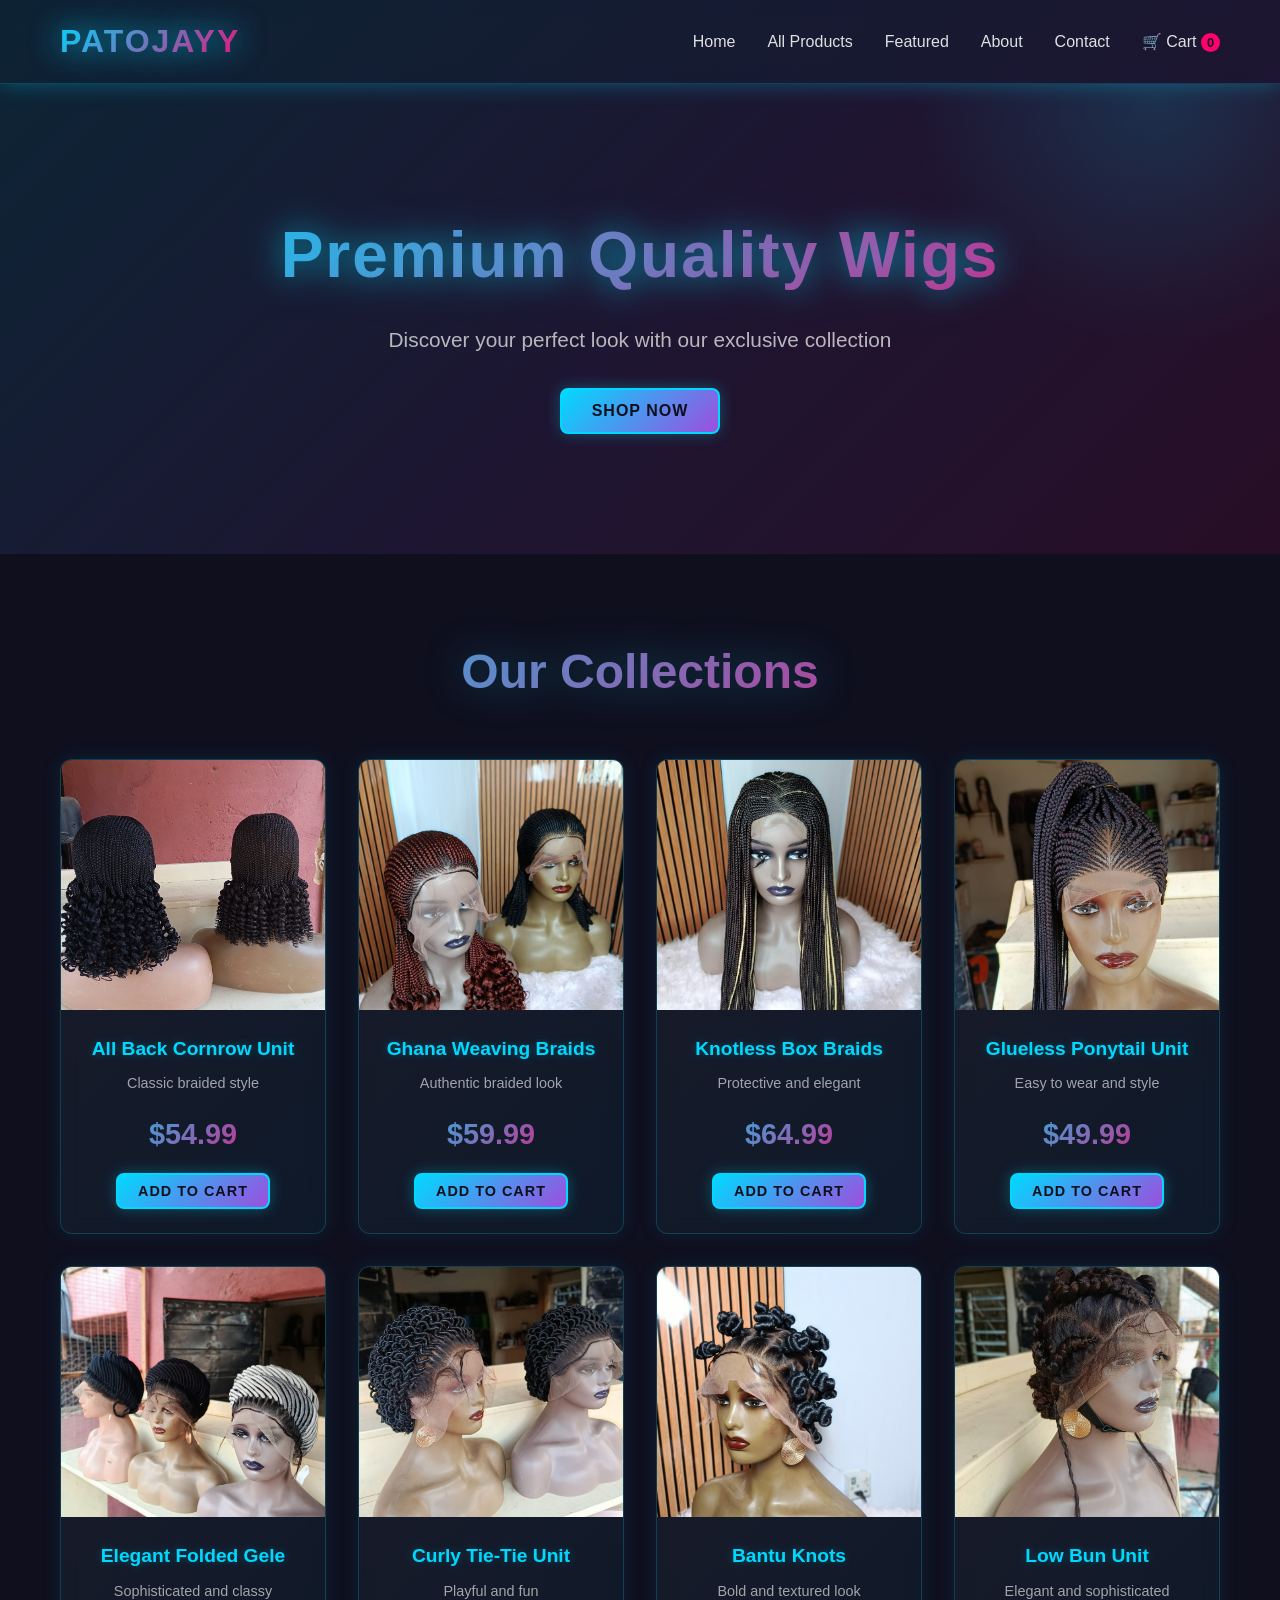
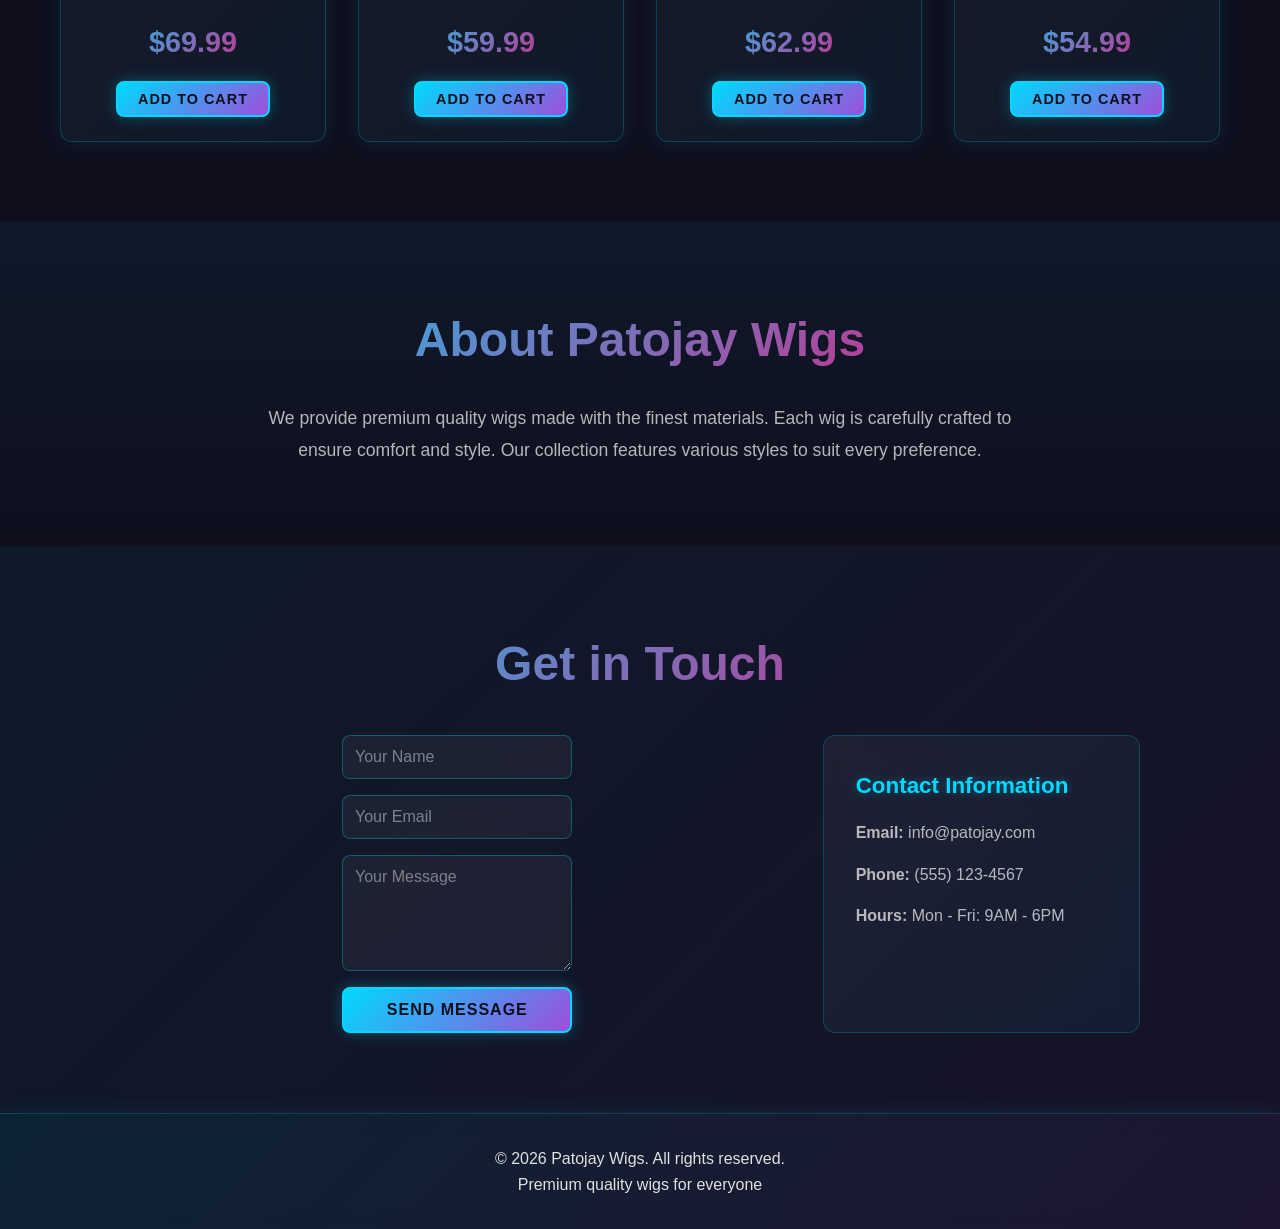
==== index.html @ d813d89c "initial commit" ====
<!DOCTYPE html>
<html lang="en">
<head>
    <meta charset="UTF-8">
    <meta name="viewport" content="width=device-width, initial-scale=1.0">
    <title>Patojay Wigs - Premium Quality Wigs</title>
    <link rel="stylesheet" href="css/style.css">
</head>
<body>
    <!-- Navigation -->
    <nav class="navbar">
        <div class="container">
            <div class="logo">PATOJAYY</div>
            <button class="hamburger" id="hamburger" title="Toggle navigation menu" aria-label="Toggle navigation menu" aria-expanded="false">
                <span></span>
                <span></span>
                <span></span>
            </button>
            <ul class="nav-menu" id="navMenu">
                <li><a href="#home">Home</a></li>
                <li><a href="products.html">All Products</a></li>
                <li><a href="#products">Featured</a></li>
                <li><a href="#about">About</a></li>
                <li><a href="#contact">Contact</a></li>
                <li class="cart-link"><a href="#cart">🛒 Cart <span class="cart-count">0</span></a></li>
            </ul>
        </div>
    </nav>

    <!-- Hero Section -->
    <section id="home" class="hero">
        <div class="container">
            <div class="hero-content">
                <h1>Premium Quality Wigs</h1>
                <p>Discover your perfect look with our exclusive collection</p>
                <button class="btn">Shop Now</button>
            </div>
        </div>
    </section>

    <!-- Products Section -->
    <section id="products" class="products">
        <div class="container">
            <h2>Our Collections</h2>
            <div class="product-grid">
                <!-- Product Card 1 -->
                <div class="product-card">
                    <div class="product-image">
                        <img src="images/all-back-cornrow-unit-cur-selar.com-681b52ddd21a8.jpeg" alt="All Back Cornrow Unit">
                    </div>
                    <div class="product-info">
                        <h3>All Back Cornrow Unit</h3>
                        <p>Classic braided style</p>
                        <span class="price">$54.99</span>
                        <button class="btn-small add-to-cart" data-product="All Back Cornrow Unit" data-price="54.99">Add to Cart</button>
                    </div>
                </div>

                <!-- Product Card 2 -->
                <div class="product-card">
                    <div class="product-image">
                        <img src="images/ghana-weaving-braided-wig-selar.com-68a72f728babf.jpg" alt="Ghana Weaving Braided">
                    </div>
                    <div class="product-info">
                        <h3>Ghana Weaving Braids</h3>
                        <p>Authentic braided look</p>
                        <span class="price">$59.99</span>
                        <button class="btn-small add-to-cart" data-product="Ghana Weaving Braids" data-price="59.99">Add to Cart</button>
                    </div>
                </div>

                <!-- Product Card 3 -->
                <div class="product-card">
                    <div class="product-image">
                        <img src="images/knotless-box-braids-wig-selar.com-68a72e6c853c2.jpg" alt="Knotless Box Braids">
                    </div>
                    <div class="product-info">
                        <h3>Knotless Box Braids</h3>
                        <p>Protective and elegant</p>
                        <span class="price">$64.99</span>
                        <button class="btn-small add-to-cart" data-product="Knotless Box Braids" data-price="64.99">Add to Cart</button>
                    </div>
                </div>

                <!-- Product Card 4 -->
                <div class="product-card">
                    <div class="product-image">
                        <img src="images/glueless-ponytail-unit-selar.com-681b3a6c0e408.jpeg" alt="Glueless Ponytail">
                    </div>
                    <div class="product-info">
                        <h3>Glueless Ponytail Unit</h3>
                        <p>Easy to wear and style</p>
                        <span class="price">$49.99</span>
                        <button class="btn-small add-to-cart" data-product="Glueless Ponytail Unit" data-price="49.99">Add to Cart</button>
                    </div>
                </div>

                <!-- Product Card 5 -->
                <div class="product-card">
                    <div class="product-image">
                        <img src="images/elegant-folded-gele-unit--selar.com-680a23dbee9fd.jpeg" alt="Elegant Folded Gele">
                    </div>
                    <div class="product-info">
                        <h3>Elegant Folded Gele</h3>
                        <p>Sophisticated and classy</p>
                        <span class="price">$69.99</span>
                        <button class="btn-small add-to-cart" data-product="Elegant Folded Gele" data-price="69.99">Add to Cart</button>
                    </div>
                </div>

                <!-- Product Card 6 -->
                <div class="product-card">
                    <div class="product-image">
                        <img src="images/curly-tie-tie-unit-playfu-selar.com-680a22dda69bf.jpeg" alt="Curly Tie-Tie Unit">
                    </div>
                    <div class="product-info">
                        <h3>Curly Tie-Tie Unit</h3>
                        <p>Playful and fun</p>
                        <span class="price">$59.99</span>
                        <button class="btn-small add-to-cart" data-product="Curly Tie-Tie Unit" data-price="59.99">Add to Cart</button>
                    </div>
                </div>

                <!-- Product Card 7 -->
                <div class="product-card">
                    <div class="product-image">
                        <img src="images/bantu-knots-selar.com-68a7331644979.jpg" alt="Bantu Knots">
                    </div>
                    <div class="product-info">
                        <h3>Bantu Knots</h3>
                        <p>Bold and textured look</p>
                        <span class="price">$62.99</span>
                        <button class="btn-small add-to-cart" data-product="Bantu Knots" data-price="62.99">Add to Cart</button>
                    </div>
                </div>

                <!-- Product Card 8 -->
                <div class="product-card">
                    <div class="product-image">
                        <img src="images/low-bun-unit-elegant-and--selar.com-680a16389db6d.jpeg" alt="Low Bun Unit">
                    </div>
                    <div class="product-info">
                        <h3>Low Bun Unit</h3>
                        <p>Elegant and sophisticated</p>
                        <span class="price">$54.99</span>
                        <button class="btn-small add-to-cart" data-product="Low Bun Unit" data-price="54.99">Add to Cart</button>
                    </div>
                </div>
            </div>
        </div>
    </section>

    <!-- About Section -->
    <section id="about" class="about">
        <div class="container">
            <h2>About Patojay Wigs</h2>
            <p>We provide premium quality wigs made with the finest materials. Each wig is carefully crafted to ensure comfort and style. Our collection features various styles to suit every preference.</p>
        </div>
    </section>

    <!-- Contact Section -->
    <section id="contact" class="contact">
        <div class="container">
            <h2>Get in Touch</h2>
            <div class="contact-content">
                <form class="contact-form">
                    <input type="text" placeholder="Your Name" required>
                    <input type="email" placeholder="Your Email" required>
                    <textarea placeholder="Your Message" rows="5" required></textarea>
                    <button type="submit" class="btn">Send Message</button>
                </form>
                <div class="contact-info">
                    <h3>Contact Information</h3>
                    <p><strong>Email:</strong> info@patojay.com</p>
                    <p><strong>Phone:</strong> (555) 123-4567</p>
                    <p><strong>Hours:</strong> Mon - Fri: 9AM - 6PM</p>
                </div>
            </div>
        </div>
    </section>

    <!-- Cart Modal -->
    <div id="cartModal" class="modal">
        <div class="modal-content">
            <span class="close">&times;</span>
            <h2>Shopping Cart</h2>
            <div id="cartItems" class="cart-items"></div>
            <div class="cart-total">
                <h3>Total: $<span id="cartTotal">0.00</span></h3>
                <button class="btn" onclick="checkout()">Proceed to Checkout</button>
                <button class="btn btn-close" onclick="closeCart()">Close Cart</button>
            </div>
        </div>
    </div>

    <!-- Footer -->
    <footer class="footer">
        <div class="container">
            <p>&copy; 2026 Patojay Wigs. All rights reserved.</p>
            <p>Premium quality wigs for everyone</p>
        </div>
    </footer>
    
    <script src="js/script.js"></script>
</body>
</html>
---- css/style.css ----
/* General Styles */
* {
    margin: 0;
    padding: 0;
    box-sizing: border-box;
}

:root {
    --primary-color: #00D9FF;
    --secondary-color: #9D4EDD;
    --text-color: #E0E0E0;
    --light-bg: #0A0E27;
    --border-color: #1a1a2e;
    --dark-bg: #0F0F1E;
    --accent-color: #FF006E;
}

body {
    font-family: 'Segoe UI', Trebuchet MS, sans-serif;
    line-height: 1.6;
    color: var(--text-color);
    background: var(--dark-bg);
}

.container {
    max-width: 1200px;
    margin: 0 auto;
    padding: 0 20px;
}

/* Navigation */
.navbar {
    background: linear-gradient(135deg, rgba(0, 217, 255, 0.1), rgba(157, 78, 221, 0.1));
    backdrop-filter: blur(10px);
    color: white;
    padding: 1rem 0;
    position: sticky;
    top: 0;
    z-index: 100;
    box-shadow: 0 0 20px rgba(0, 217, 255, 0.3);
    border-bottom: 1px solid rgba(0, 217, 255, 0.2);
}

.navbar .container {
    display: flex;
    justify-content: space-between;
    align-items: center;
}

.logo {
    font-size: 2rem;
    font-weight: 900;
    background: linear-gradient(135deg, var(--primary-color), var(--accent-color));
    -webkit-background-clip: text;
    -webkit-text-fill-color: transparent;
    background-clip: text;
    text-shadow: 0 0 30px rgba(0, 217, 255, 0.5);
    filter: drop-shadow(0 0 15px rgba(0, 217, 255, 0.4));
    letter-spacing: 2px;
}

/* Hamburger Menu */
.hamburger {
    display: none;
    flex-direction: column;
    cursor: pointer;
    background: none;
    border: none;
    gap: 6px;
    padding: 5px;
    border-radius: 5px;
    transition: all 0.3s;
}

.hamburger:hover {
    background: rgba(0, 217, 255, 0.15);
    box-shadow: 0 0 10px rgba(0, 217, 255, 0.2);
}

.hamburger span {
    width: 25px;
    height: 3px;
    background: var(--primary-color);
    border-radius: 2px;
    transition: all 0.3s;
}

.hamburger.active span:nth-child(1) {
    transform: rotate(45deg) translate(10px, 10px);
}

.hamburger.active span:nth-child(2) {
    opacity: 0;
}

.hamburger.active span:nth-child(3) {
    transform: rotate(-45deg) translate(7px, -7px);
}

.nav-menu {
    display: flex;
    list-style: none;
    gap: 2rem;
}

.nav-menu a {
    color: var(--text-color);
    text-decoration: none;
    transition: all 0.3s;
    position: relative;
}

.nav-menu a::after {
    content: '';
    position: absolute;
    bottom: -5px;
    left: 0;
    width: 0;
    height: 2px;
    background: linear-gradient(90deg, var(--primary-color), var(--accent-color));
    transition: width 0.3s;
}

.nav-menu a:hover {
    color: var(--primary-color);
    text-shadow: 0 0 10px rgba(0, 217, 255, 0.6);
}

.nav-menu a:hover::after {
    width: 100%;
}

/* Hero Section */
.hero {
    background: linear-gradient(135deg, rgba(0, 217, 255, 0.1) 0%, rgba(157, 78, 221, 0.1) 50%, rgba(255, 0, 110, 0.1) 100%);
    color: white;
    padding: 120px 20px;
    text-align: center;
    position: relative;
    overflow: hidden;
}

.hero::before {
    content: '';
    position: absolute;
    top: -50%;
    right: -10%;
    width: 500px;
    height: 500px;
    background: radial-gradient(circle, rgba(0, 217, 255, 0.15) 0%, transparent 70%);
    border-radius: 50%;
    pointer-events: none;
}

.hero-content h1 {
    font-size: 4rem;
    margin-bottom: 1rem;
    background: linear-gradient(135deg, var(--primary-color), var(--accent-color));
    -webkit-background-clip: text;
    -webkit-text-fill-color: transparent;
    background-clip: text;
    text-shadow: 0 0 30px rgba(0, 217, 255, 0.4);
    filter: drop-shadow(0 0 20px rgba(0, 217, 255, 0.3));
    font-weight: 900;
    letter-spacing: 2px;
    position: relative;
    z-index: 1;
}

.hero-content p {
    font-size: 1.3rem;
    margin-bottom: 2rem;
    color: rgba(224, 224, 224, 0.8);
    position: relative;
    z-index: 1;
}

/* Buttons */
.btn, .btn-small {
    background: linear-gradient(135deg, var(--primary-color), var(--secondary-color));
    color: var(--dark-bg);
    border: 2px solid var(--primary-color);
    padding: 12px 30px;
    border-radius: 8px;
    cursor: pointer;
    font-size: 1rem;
    font-weight: 600;
    transition: all 0.3s;
    box-shadow: 0 0 15px rgba(0, 217, 255, 0.3);
    text-transform: uppercase;
    letter-spacing: 1px;
}

.btn:hover, .btn-small:hover {
    background: linear-gradient(135deg, var(--accent-color), var(--primary-color));
    box-shadow: 0 0 30px rgba(0, 217, 255, 0.6), 0 0 15px rgba(255, 0, 110, 0.4);
    transform: translateY(-2px);
}

.btn-small {
    padding: 8px 20px;
    font-size: 0.9rem;
}

/* Added to Cart Button State */
.btn.added, .btn-small.added {
    background: linear-gradient(135deg, #00FF00, #00AA00);
    border-color: #00FF00;
    color: #000;
    box-shadow: 0 0 20px rgba(0, 255, 0, 0.5);
}

.btn.added:hover, .btn-small.added:hover {
    background: linear-gradient(135deg, #00DD00, #009900);
    box-shadow: 0 0 30px rgba(0, 255, 0, 0.7);
}

/* Products Section */
.products {
    padding: 80px 20px;
    background: var(--dark-bg);
}

.products h2 {
    text-align: center;
    font-size: 3rem;
    margin-bottom: 3rem;
    background: linear-gradient(135deg, var(--primary-color), var(--accent-color));
    -webkit-background-clip: text;
    -webkit-text-fill-color: transparent;
    background-clip: text;
    filter: drop-shadow(0 0 20px rgba(0, 217, 255, 0.3));
    font-weight: 900;
}

.product-grid {
    display: grid;
    grid-template-columns: repeat(auto-fit, minmax(250px, 1fr));
    gap: 2rem;
}

.product-card {
    background: linear-gradient(135deg, rgba(255, 255, 255, 0.05), rgba(0, 217, 255, 0.05));
    backdrop-filter: blur(10px);
    border: 1px solid rgba(0, 217, 255, 0.2);
    border-radius: 12px;
    overflow: hidden;
    box-shadow: 0 0 20px rgba(0, 217, 255, 0.1);
    transition: all 0.3s;
}

.product-card:hover {
    transform: translateY(-10px);
    box-shadow: 0 0 40px rgba(0, 217, 255, 0.4), 0 0 20px rgba(157, 78, 221, 0.2);
    border-color: rgba(0, 217, 255, 0.5);
}

.product-image {
    width: 100%;
    height: 250px;
    overflow: hidden;
    background: #e0e0e0;
}

.product-image img {
    width: 100%;
    height: 100%;
    object-fit: cover;
    transition: transform 0.3s;
}

.product-card:hover .product-image img {
    transform: scale(1.05);
}

.product-info {
    padding: 1.5rem;
    text-align: center;
}

.product-info h3 {
    color: var(--primary-color);
    margin-bottom: 0.5rem;
    font-size: 1.2rem;
    text-shadow: 0 0 10px rgba(0, 217, 255, 0.3);
}

.product-info p {
    font-size: 0.9rem;
    color: rgba(224, 224, 224, 0.7);
    margin-bottom: 1rem;
}

.price {
    font-size: 1.8rem;
    background: linear-gradient(135deg, var(--primary-color), var(--accent-color));
    -webkit-background-clip: text;
    -webkit-text-fill-color: transparent;
    background-clip: text;
    font-weight: 900;
    display: block;
    margin-bottom: 1rem;
}

/* About Section */
.about {
    padding: 80px 20px;
    text-align: center;
    background: linear-gradient(180deg, rgba(0, 217, 255, 0.05) 0%, transparent 100%);
}

.about h2 {
    font-size: 3rem;
    background: linear-gradient(135deg, var(--primary-color), var(--accent-color));
    -webkit-background-clip: text;
    -webkit-text-fill-color: transparent;
    background-clip: text;
    margin-bottom: 1.5rem;
    font-weight: 900;
}

.about p {
    font-size: 1.1rem;
    max-width: 800px;
    margin: 0 auto;
    color: rgba(224, 224, 224, 0.8);
    line-height: 1.8;
}

/* Contact Section */
.contact {
    padding: 80px 20px;
    background: linear-gradient(135deg, rgba(0, 217, 255, 0.05) 0%, rgba(157, 78, 221, 0.05) 100%);
}

.contact h2 {
    text-align: center;
    font-size: 3rem;
    background: linear-gradient(135deg, var(--primary-color), var(--accent-color));
    -webkit-background-clip: text;
    -webkit-text-fill-color: transparent;
    background-clip: text;
    margin-bottom: 2rem;
    font-weight: 900;
}

.contact-form {
    max-width: 600px;
    margin: 0 auto;
    display: flex;
    flex-direction: column;
    gap: 1rem;
}

.contact-content {
    display: grid;
    grid-template-columns: 2fr 1fr;
    gap: 3rem;
    max-width: 1000px;
    margin: 0 auto;
}

.contact-form {
    display: flex;
    flex-direction: column;
    gap: 1rem;
}

.contact-form input,
.contact-form textarea {
    padding: 12px;
    border: 1px solid rgba(0, 217, 255, 0.3);
    border-radius: 8px;
    font-family: inherit;
    font-size: 1rem;
    background: rgba(255, 255, 255, 0.05);
    color: var(--text-color);
    backdrop-filter: blur(5px);
    transition: all 0.3s;
}

.contact-form input::placeholder,
.contact-form textarea::placeholder {
    color: rgba(224, 224, 224, 0.5);
}

.contact-form input:focus,
.contact-form textarea:focus {
    outline: none;
    border-color: var(--primary-color);
    box-shadow: 0 0 20px rgba(0, 217, 255, 0.4);
    background: rgba(0, 217, 255, 0.05);
}

.contact-info {
    background: linear-gradient(135deg, rgba(255, 255, 255, 0.05), rgba(0, 217, 255, 0.05));
    backdrop-filter: blur(10px);
    padding: 2rem;
    border-radius: 12px;
    border: 1px solid rgba(0, 217, 255, 0.2);
}

.contact-info h3 {
    color: var(--primary-color);
    margin-bottom: 1rem;
    font-size: 1.4rem;
    text-shadow: 0 0 10px rgba(0, 217, 255, 0.3);
}

.contact-info p {
    margin-bottom: 1rem;
    color: rgba(224, 224, 224, 0.8);
}

/* Footer */
.footer {
    background: linear-gradient(135deg, rgba(0, 217, 255, 0.1), rgba(157, 78, 221, 0.1));
    backdrop-filter: blur(10px);
    color: var(--text-color);
    text-align: center;
    padding: 2rem;
    border-top: 1px solid rgba(0, 217, 255, 0.2);
    box-shadow: 0 0 20px rgba(0, 217, 255, 0.1);
}

/* Cart Modal Styles */
.modal {
    display: none;
    position: fixed;
    z-index: 1000;
    left: 0;
    top: 0;
    width: 100%;
    height: 100%;
    background: rgba(0, 0, 0, 0.7);
    backdrop-filter: blur(5px);
    animation: fadeIn 0.3s;
}

@keyframes fadeIn {
    from {
        opacity: 0;
    }
    to {
        opacity: 1;
    }
}

.modal-content {
    background: linear-gradient(135deg, rgba(15, 15, 30, 0.95), rgba(0, 217, 255, 0.05));
    margin: 5% auto;
    padding: 2rem;
    border: 1px solid rgba(0, 217, 255, 0.3);
    border-radius: 15px;
    width: 90%;
    max-width: 600px;
    max-height: 85vh;
    overflow-y: auto;
    box-shadow: 0 0 30px rgba(0, 217, 255, 0.4);
    animation: slideDown 0.3s;
}

@keyframes slideDown {
    from {
        transform: translateY(-50px);
        opacity: 0;
    }
    to {
        transform: translateY(0);
        opacity: 1;
    }
}

.modal-content h2 {
    color: var(--primary-color);
    text-shadow: 0 0 10px rgba(0, 217, 255, 0.3);
    margin-bottom: 2rem;
}

.close {
    color: var(--primary-color);
    float: right;
    font-size: 28px;
    font-weight: bold;
    cursor: pointer;
    transition: color 0.3s;
}

.close:hover {
    color: var(--accent-color);
}

.cart-items {
    margin-bottom: 2rem;
    max-height: 50vh;
    overflow-y: auto;
    padding-right: 0.5rem;
}

/* Scrollbar Styling */
.cart-items::-webkit-scrollbar {
    width: 8px;
}

.cart-items::-webkit-scrollbar-track {
    background: rgba(0, 217, 255, 0.1);
    border-radius: 10px;
}

.cart-items::-webkit-scrollbar-thumb {
    background: linear-gradient(135deg, var(--primary-color), var(--secondary-color));
    border-radius: 10px;
    box-shadow: 0 0 10px rgba(0, 217, 255, 0.4);
}

.cart-items::-webkit-scrollbar-thumb:hover {
    background: linear-gradient(135deg, var(--accent-color), var(--primary-color));
    box-shadow: 0 0 15px rgba(0, 217, 255, 0.6);
}

.cart-list {
    display: flex;
    flex-direction: column;
    gap: 1rem;
}

.cart-item {
    display: flex;
    justify-content: space-between;
    align-items: center;
    background: rgba(0, 217, 255, 0.1);
    padding: 1rem;
    border-radius: 8px;
    border-left: 3px solid var(--primary-color);
}

.item-info h4 {
    color: var(--primary-color);
    margin-bottom: 0.5rem;
}

.item-price {
    color: var(--accent-color);
    font-weight: bold;
}

.item-subtotal {
    color: var(--primary-color);
    font-size: 0.9rem;
    margin-top: 0.3rem;
}

.quantity-control {
    display: flex;
    align-items: center;
    gap: 0.5rem;
}

.qty-btn {
    background: rgba(0, 217, 255, 0.2);
    color: var(--primary-color);
    border: 1px solid var(--primary-color);
    width: 30px;
    height: 30px;
    border-radius: 5px;
    cursor: pointer;
    font-weight: bold;
    font-size: 1.2rem;
    transition: all 0.3s;
}

.qty-btn:hover {
    background: var(--primary-color);
    color: var(--dark-bg);
    box-shadow: 0 0 10px rgba(0, 217, 255, 0.5);
}

.qty-display {
    color: var(--primary-color);
    font-weight: bold;
    min-width: 30px;
    text-align: center;
    padding: 0 0.5rem;
}

.remove-btn {
    background: rgba(255, 0, 110, 0.2);
    color: var(--accent-color);
    border: 1px solid var(--accent-color);
    padding: 0.5rem 1rem;
    border-radius: 5px;
    cursor: pointer;
    transition: all 0.3s;
}

.remove-btn:hover {
    background: var(--accent-color);
    color: var(--dark-bg);
}

.cart-total {
    background: rgba(0, 217, 255, 0.1);
    padding: 1.5rem;
    border-radius: 8px;
    border: 1px solid rgba(0, 217, 255, 0.2);
    position: sticky;
    bottom: 0;
    margin-top: 1.5rem;
    box-shadow: 0 -2px 15px rgba(0, 217, 255, 0.2);
    display: flex;
    flex-direction: column;
    gap: 1rem;
}

.cart-total h3 {
    color: var(--primary-color);
    margin: 0;
    text-shadow: 0 0 10px rgba(0, 217, 255, 0.3);
}

.cart-count {
    background: var(--accent-color);
    color: var(--dark-bg);
    padding: 2px 6px;
    border-radius: 50%;
    font-size: 0.8rem;
    font-weight: bold;
}

/* Close Button Style */
.btn.btn-close {
    background: rgba(157, 78, 221, 0.3);
    border-color: var(--secondary-color);
}

.btn.btn-close:hover {
    background: rgba(157, 78, 221, 0.6);
    box-shadow: 0 0 20px rgba(157, 78, 221, 0.5);
}

/* Responsive Design */
@media (max-width: 768px) {
    .hamburger {
        display: flex;
    }

    .nav-menu {
        position: absolute;
        top: 70px;
        left: 0;
        right: 0;
        width: 100%;
        background: linear-gradient(135deg, rgba(15, 15, 30, 0.95), rgba(0, 217, 255, 0.1));
        backdrop-filter: blur(15px);
        flex-direction: column;
        gap: 0;
        list-style: none;
        max-height: 0;
        overflow: hidden;
        transition: max-height 0.3s ease;
        border-bottom: 2px solid rgba(0, 217, 255, 0.3);
        box-shadow: 0 5px 25px rgba(0, 217, 255, 0.2);
    }

    .nav-menu.active {
        max-height: 300px;
    }

    .nav-menu li {
        padding: 0;
        border-bottom: 1px solid rgba(0, 217, 255, 0.15);
    }

    .nav-menu li a {
        display: block;
        padding: 1rem;
        transition: all 0.3s;
        border-left: 3px solid transparent;
    }

    .nav-menu li a:hover {
        background: rgba(0, 217, 255, 0.1);
        border-left-color: var(--primary-color);
        padding-left: 1.5rem;
    }

    .hero-content h1 {
        font-size: 2.5rem;
    }

    .products h2,
    .about h2,
    .contact h2 {
        font-size: 2rem;
    }

    .product-grid {
        grid-template-columns: repeat(auto-fit, minmax(200px, 1fr));
        gap: 1.5rem;
    }

    .contact-content {
        grid-template-columns: 1fr;
    }

    .modal-content {
        width: 95%;
        margin: 20% auto;
    }
}

@media (max-width: 480px) {
    .navbar .container {
        flex-direction: column;
        gap: 1rem;
    }

    .nav-menu {
        width: 100%;
        justify-content: center;
    }

    .hero-content h1 {
        font-size: 1.5rem;
    }

    .hero-content p {
        font-size: 1rem;
    }

    .product-grid {
        grid-template-columns: 1fr;
    }
}
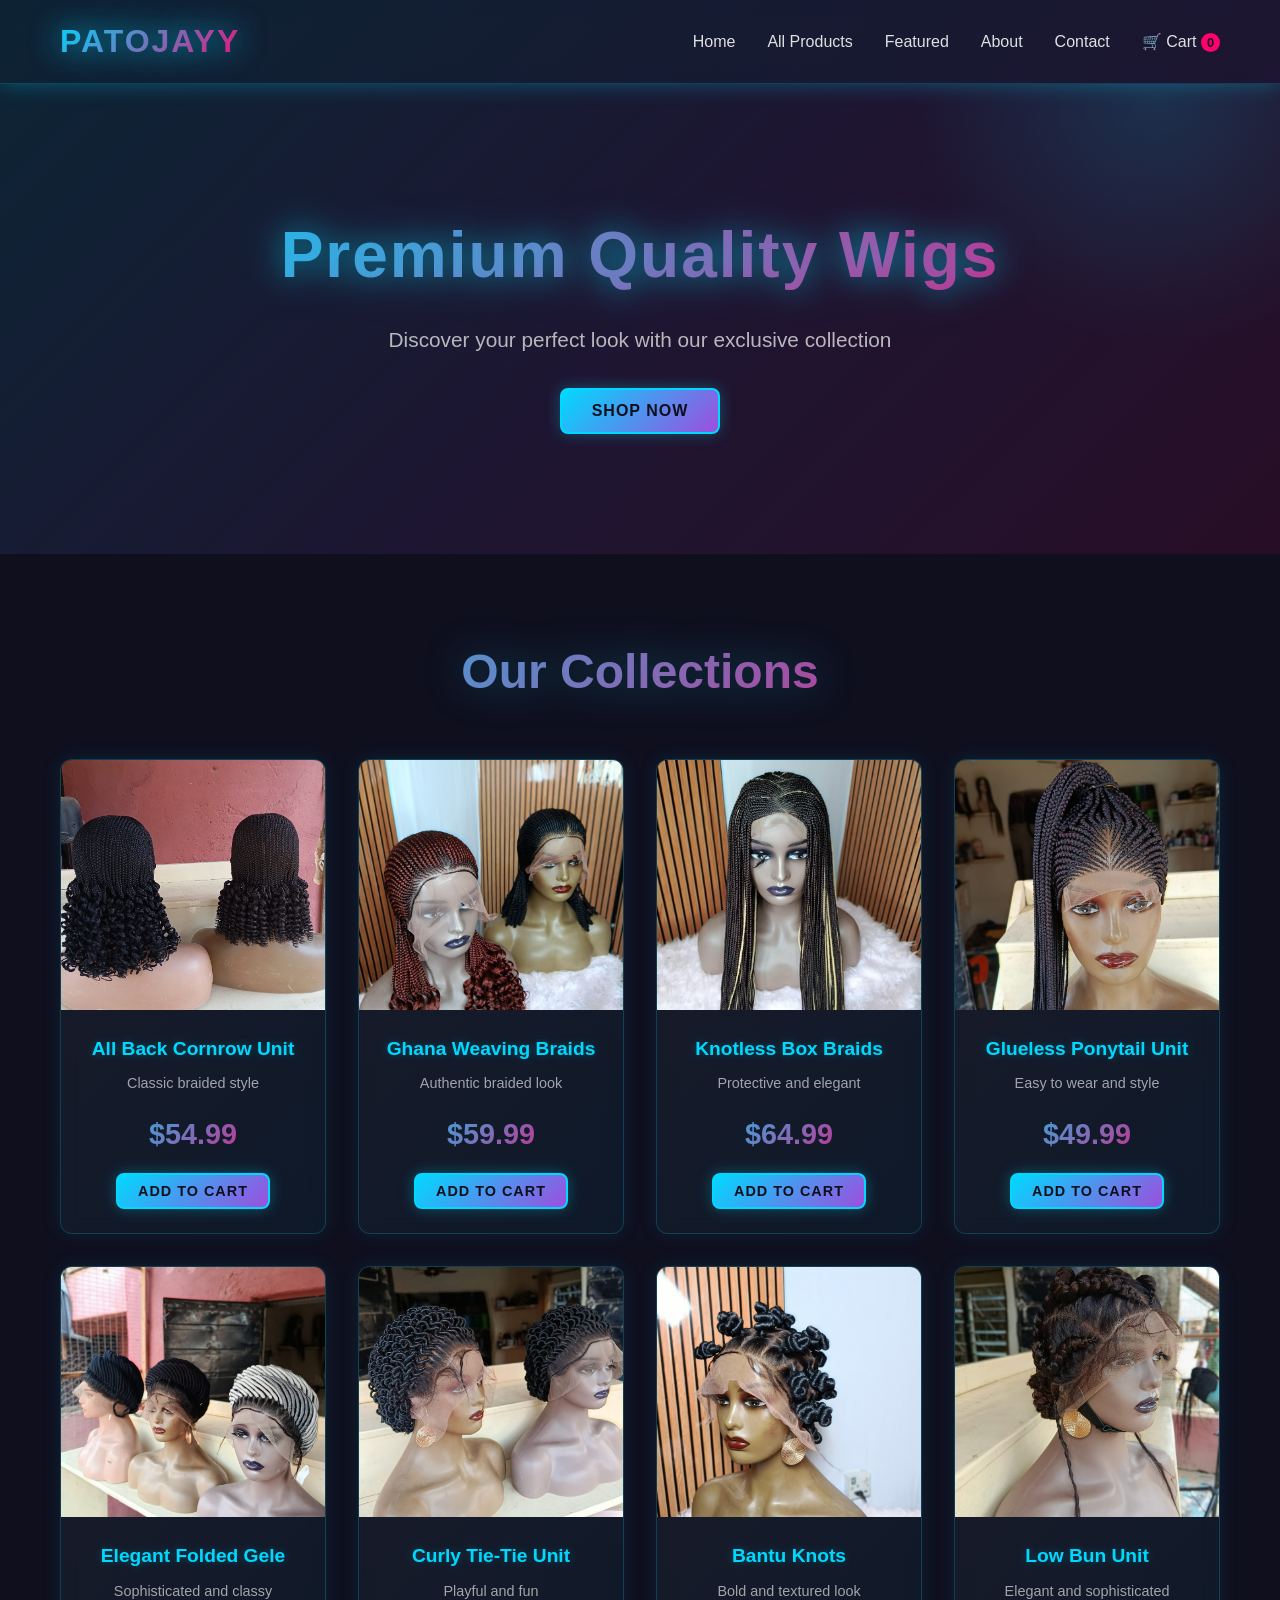
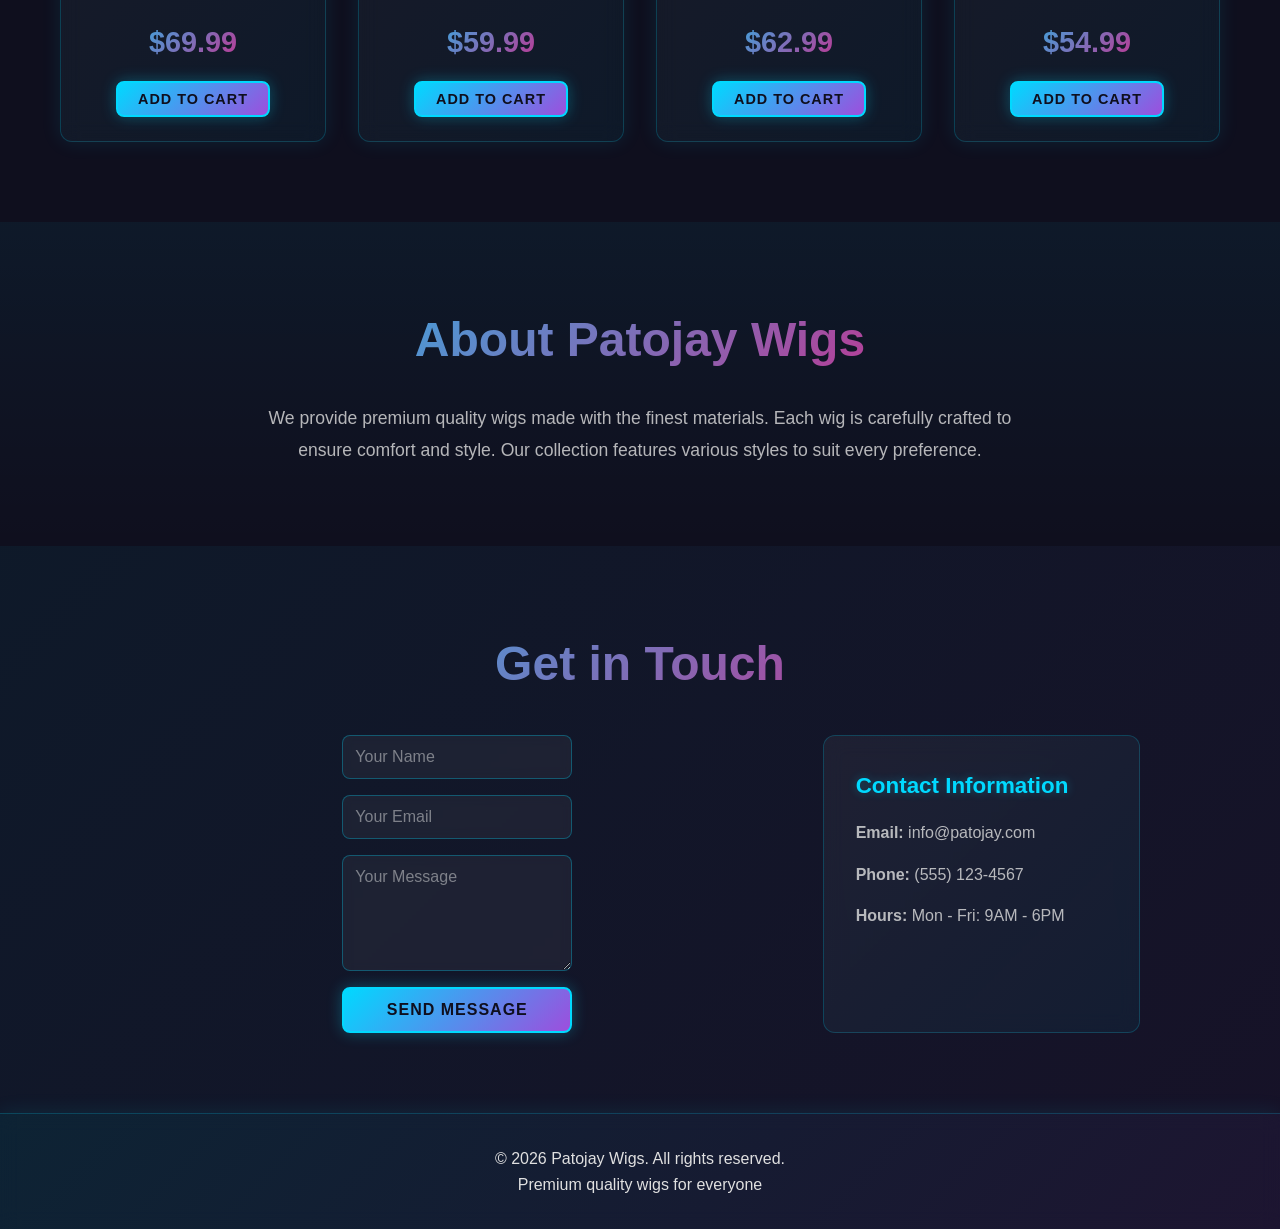
==== commit 926839cb: "fav icon logo" ====
--- a/index.html
+++ b/index.html
@@ -4,6 +4,7 @@
     <meta charset="UTF-8">
     <meta name="viewport" content="width=device-width, initial-scale=1.0">
     <title>Patojay Wigs - Premium Quality Wigs</title>
+    <link rel="icon" type="image/jpeg" href="images/pato logo.jpeg">
     <link rel="stylesheet" href="css/style.css">
 </head>
 <body>
